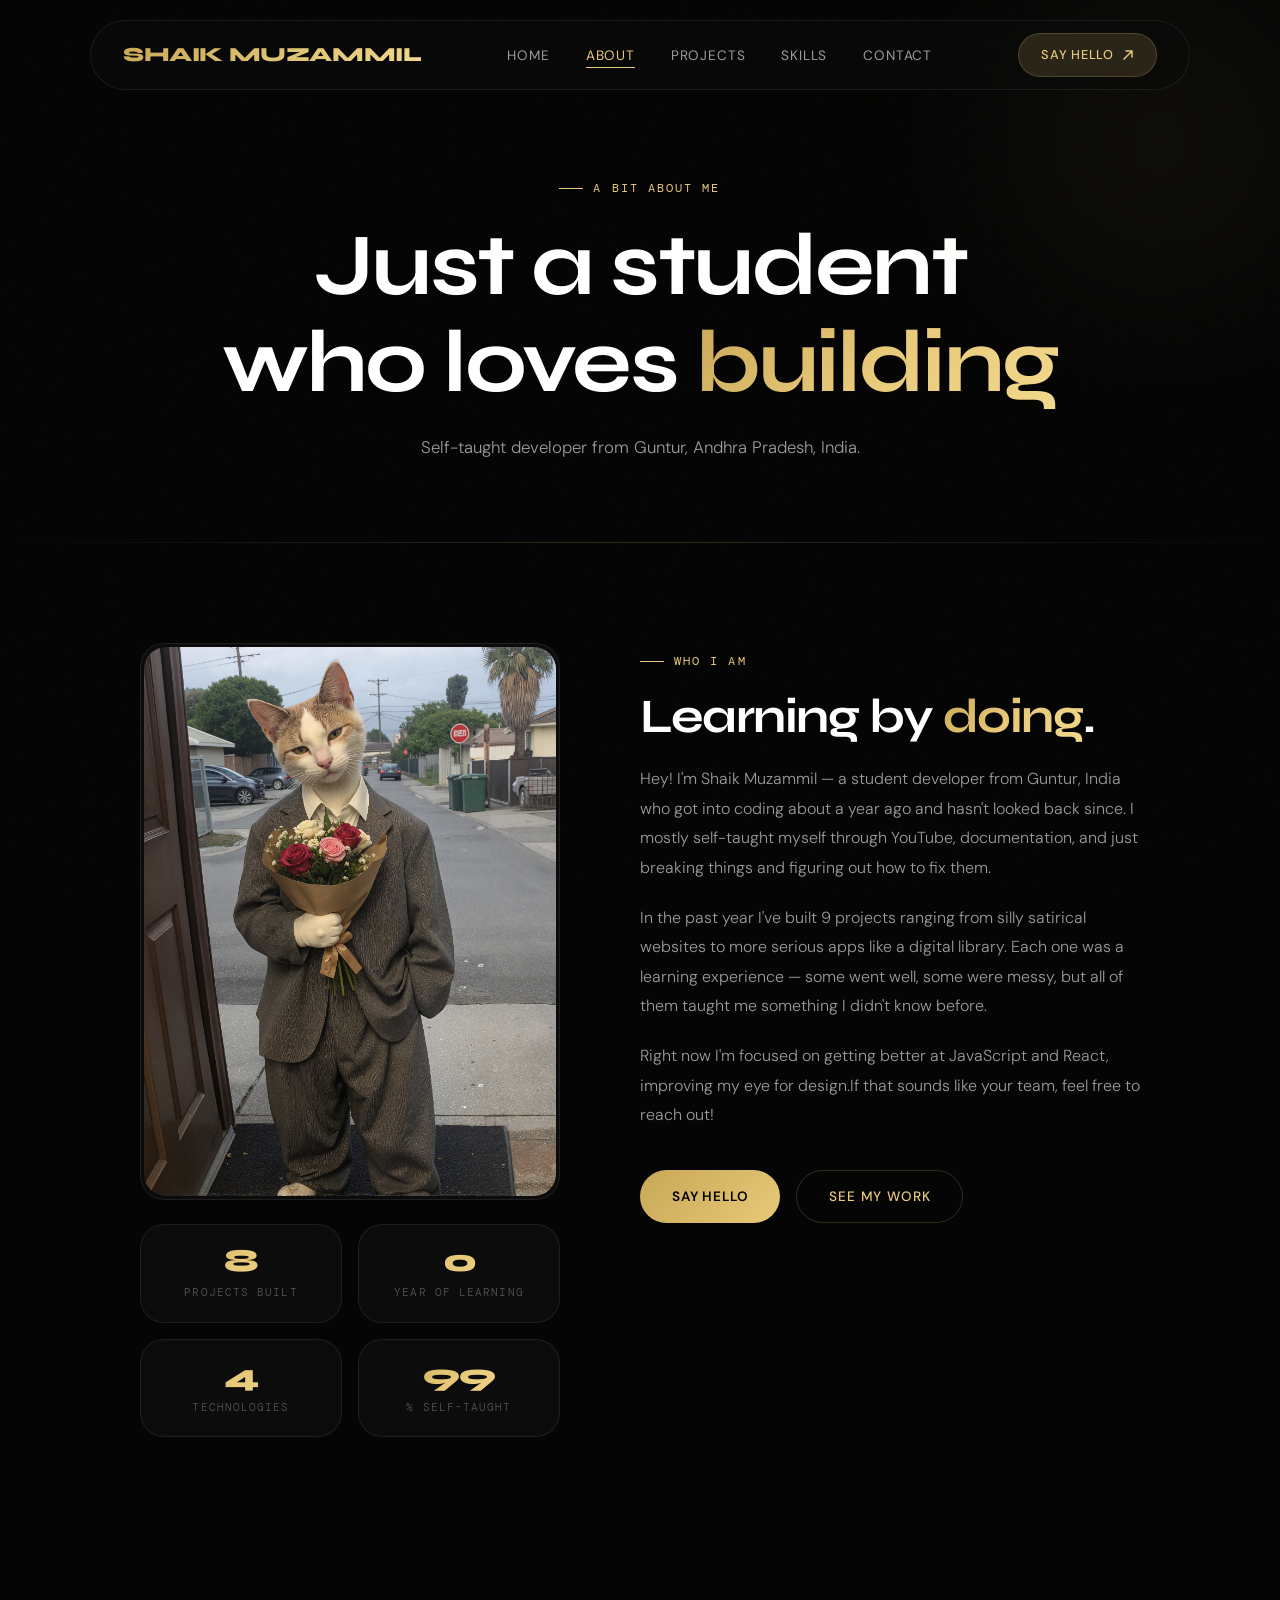
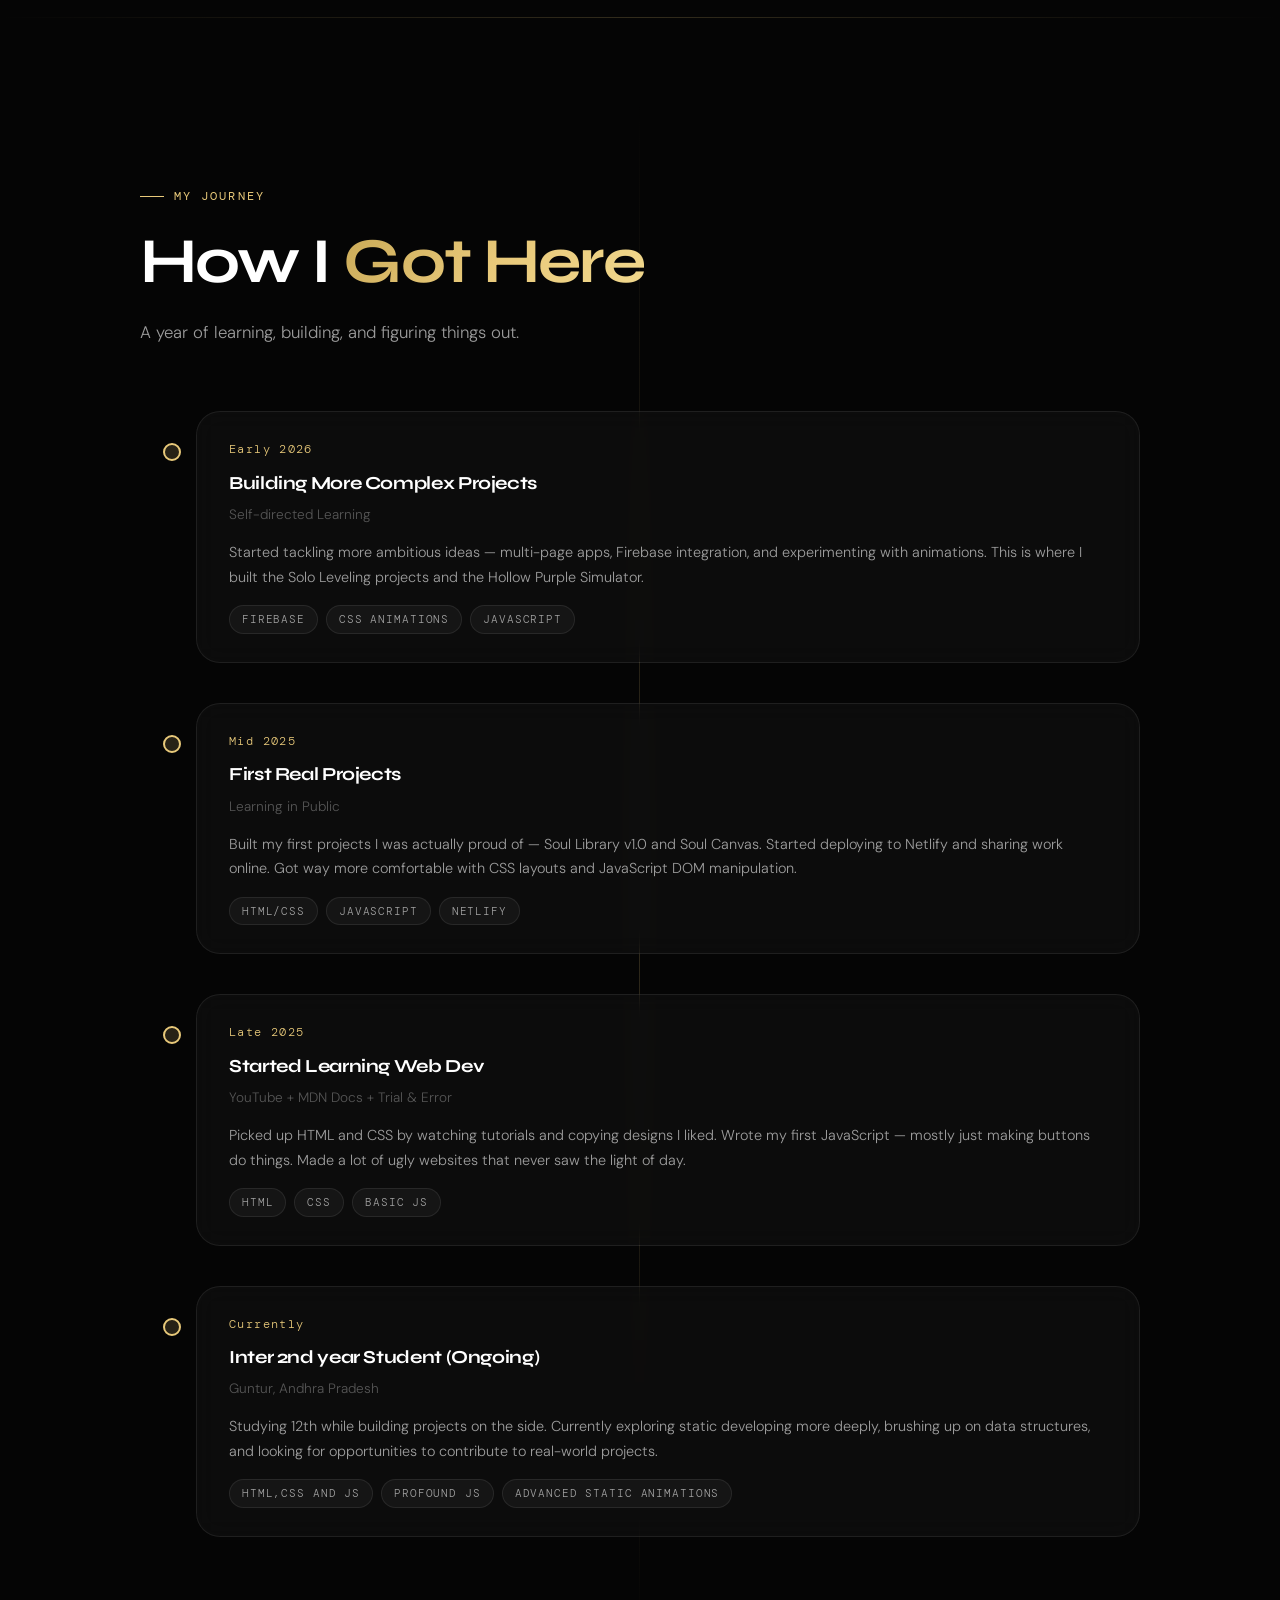
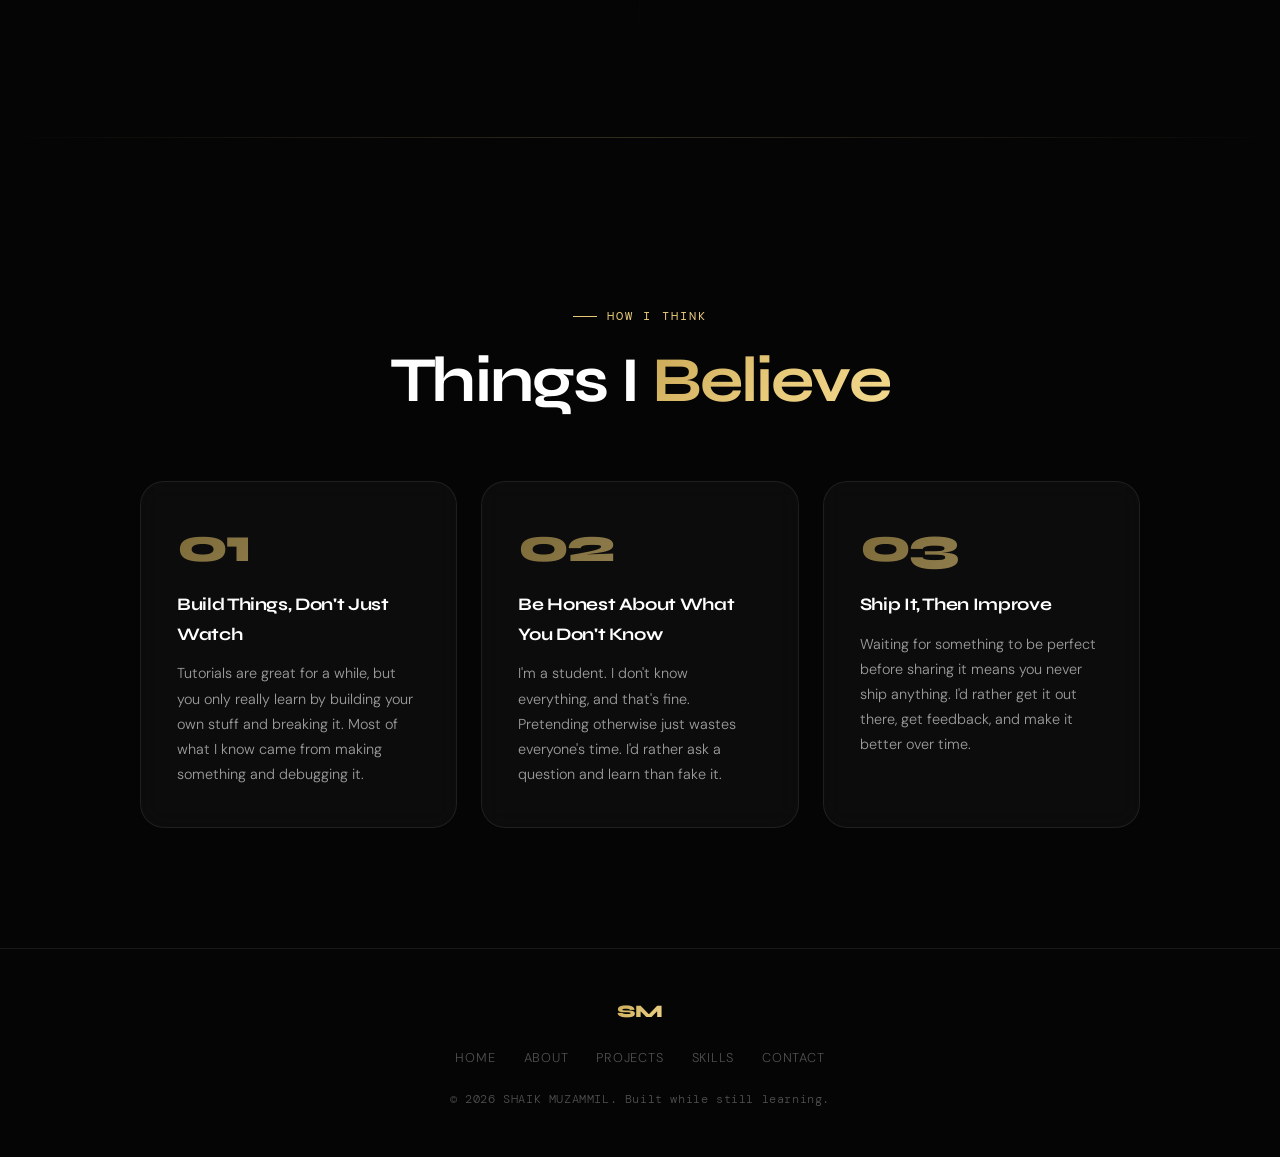
==== about.html @ 3ac833e7 "added all files" ====
<!DOCTYPE html>
<html lang="en">
<head>
  <link rel="icon" type="image/x-icon" href="favicon.png">
  <meta charset="UTF-8" />
  <meta name="viewport" content="width=device-width, initial-scale=1.0" />
  <title>About — SHAIK MUZAMMIL</title>
  <meta name="description" content="A bit about me — SHAIK MUZAMMIL, CS student and frontend developer from Guntur, India." />
  <link rel="stylesheet" href="css/style.css" />
  <link rel="stylesheet" href="css/animations.css" />
  <link rel="stylesheet" href="css/responsive.css" />
</head>
<body>

  <!-- LOADER -->
  <div id="loader">
    <div class="loader-logo">SM</div>
    <div class="loader-bar"></div>
  </div>

  <!-- CUSTOM CURSOR -->
  <div class="cursor"></div>
  <div class="cursor-follower"></div>

  <!-- NAVIGATION -->
  <nav class="nav">
    <a href="index.html" class="nav-logo">SHAIK MUZAMMIL</a>
    <ul class="nav-links">
      <li><a href="index.html">Home</a></li>
      <li><a href="about.html" class="active">About</a></li>
      <li><a href="projects.html">Projects</a></li>
      <li><a href="skills.html">Skills</a></li>
      <li><a href="contact.html">Contact</a></li>
    </ul>
    <a href="contact.html" class="nav-cta">
      <span>Say Hello</span>
      <svg width="12" height="12" viewBox="0 0 12 12" fill="none"><path d="M2 10L10 2M10 2H4M10 2V8" stroke="currentColor" stroke-width="1.5" stroke-linecap="round"/></svg>
    </a>
    <button class="hamburger" aria-label="Menu">
      <span></span><span></span><span></span>
    </button>
  </nav>

  <!-- MOBILE MENU -->
  <div class="mobile-menu">
    <a href="index.html">Home</a>
    <a href="about.html">About</a>
    <a href="projects.html">Projects</a>
    <a href="skills.html">Skills</a>
    <a href="contact.html">Contact</a>
  </div>

  <!-- PAGE HERO -->
  <section class="page-hero" style="position:relative;overflow:hidden;">
    <div class="ambient-orb" style="width:500px;height:500px;background:radial-gradient(circle,rgba(232,201,122,0.07),transparent 70%);top:-20%;right:-10%;"></div>
    <div class="container">
      <div class="section-label" style="justify-content:center;">A bit about me</div>
      <h1 class="section-title" style="font-size:clamp(3rem,7vw,5.5rem);text-align:center;">Just a student<br/>who loves <span class="text-gold">building</span></h1>
      <p class="section-subtitle" style="margin:0 auto;text-align:center;">Self-taught developer from Guntur, Andhra Pradesh, India.</p>
    </div>
  </section>

  <div class="divider" style="margin:0;"></div>

  <!-- ABOUT GRID -->
  <section class="about-section" style="padding:100px 0;">
    <div class="container">
      <div class="about-grid">
        <!-- Visual / Avatar -->
        <div class="about-visual reveal">
          <div class="avatar-frame glass-card shimmer-card" style="padding:3px;border-radius:24px;max-width:420px;">
            <div style="border-radius:22px;aspect-ratio:3/4;overflow:hidden;">
              <img src="images/me.jpg" alt="Shaik Muzammil" style="width:100%;height:100%;object-fit:cover;display:block;" />
            </div>
          </div>
          <!-- About stats -->
          <div class="about-stats">
            <div class="about-stat-card glass-card">
              <div class="about-stat-num text-gold" data-count="9">0</div>
              <div class="about-stat-label">Projects Built</div>
            </div>
            <div class="about-stat-card glass-card">
              <div class="about-stat-num text-gold" data-count="1">0</div>
              <div class="about-stat-label">Year of Learning</div>
            </div>
            <div class="about-stat-card glass-card">
              <div class="about-stat-num text-gold" data-count="5">0</div>
              <div class="about-stat-label">Technologies</div>
            </div>
            <div class="about-stat-card glass-card">
              <div class="about-stat-num text-gold" data-count="100">0</div>
              <div class="about-stat-label">% Self-Taught</div>
            </div>
          </div>
        </div>

        <!-- Bio Text -->
        <div class="about-text reveal reveal-delay-2">
          <div class="section-label">Who I am</div>
          <h2 class="section-title" style="font-size:clamp(2rem,4vw,3rem);">Learning by <span class="text-gold">doing</span>.</h2>
          <div class="bio-paragraphs">
            <p>Hey! I'm Shaik Muzammil — a student developer from Guntur, India who got into coding about a year ago and hasn't looked back since. I mostly self-taught myself through YouTube, documentation, and just breaking things and figuring out how to fix them.</p>
            <p>In the past year I've built 9 projects ranging from silly satirical websites to more serious apps like a digital library. Each one was a learning experience — some went well, some were messy, but all of them taught me something I didn't know before.</p>
            <p>Right now I'm focused on getting better at JavaScript and React, improving my eye for design.If that sounds like your team, feel free to reach out!</p>
          </div>
          <div style="display:flex;gap:16px;margin-top:40px;flex-wrap:wrap;">
            <a href="contact.html" class="btn-primary magnetic">
              <span>Say Hello</span>
            </a>
            <a href="projects.html" class="btn-outline magnetic">
              <span>See My Work</span>
            </a>
          </div>
        </div>
      </div>
    </div>
  </section>

  <div class="divider"></div>

  <!-- JOURNEY SECTION -->
  <section class="timeline-section" style="padding:80px 0 120px;">
    <div class="container">
      <div class="section-header reveal" style="margin-bottom:64px;">
        <div class="section-label">My Journey</div>
        <h2 class="section-title">How I <span class="text-gold">Got Here</span></h2>
        <p class="section-subtitle">A year of learning, building, and figuring things out.</p>
      </div>

      <div class="timeline-line"></div>
      <div class="timeline-list">
        <div class="timeline-item">
          <div class="timeline-dot"></div>
          <div class="timeline-content glass-card shimmer-card">
            <div class="timeline-year">Early 2026</div>
            <h3 class="timeline-role">Building More Complex Projects</h3>
            <div class="timeline-company">Self-directed Learning</div>
            <p class="timeline-desc">Started tackling more ambitious ideas — multi-page apps, Firebase integration, and experimenting with animations. This is where I built the Solo Leveling projects and the Hollow Purple Simulator.</p>
            <div class="tech-tags">
              <span class="tech-tag">Firebase</span>
              <span class="tech-tag">CSS Animations</span>
              <span class="tech-tag">JavaScript</span>
            </div>
          </div>
        </div>

        <div class="timeline-item">
          <div class="timeline-dot"></div>
          <div class="timeline-content glass-card shimmer-card">
            <div class="timeline-year">Mid 2025</div>
            <h3 class="timeline-role">First Real Projects</h3>
            <div class="timeline-company">Learning in Public</div>
            <p class="timeline-desc">Built my first projects I was actually proud of — Soul Library v1.0 and Soul Canvas. Started deploying to Netlify and sharing work online. Got way more comfortable with CSS layouts and JavaScript DOM manipulation.</p>
            <div class="tech-tags">
              <span class="tech-tag">HTML/CSS</span>
              <span class="tech-tag">JavaScript</span>
              <span class="tech-tag">Netlify</span>
            </div>
          </div>
        </div>

        <div class="timeline-item">
          <div class="timeline-dot"></div>
          <div class="timeline-content glass-card shimmer-card">
            <div class="timeline-year">Late 2025</div>
            <h3 class="timeline-role">Started Learning Web Dev</h3>
            <div class="timeline-company">YouTube + MDN Docs + Trial &amp; Error</div>
            <p class="timeline-desc">Picked up HTML and CSS by watching tutorials and copying designs I liked. Wrote my first JavaScript — mostly just making buttons do things. Made a lot of ugly websites that never saw the light of day.</p>
            <div class="tech-tags">
              <span class="tech-tag">HTML</span>
              <span class="tech-tag">CSS</span>
              <span class="tech-tag">Basic JS</span>
            </div>
          </div>
        </div>

        <div class="timeline-item">
          <div class="timeline-dot"></div>
          <div class="timeline-content glass-card shimmer-card">
            <div class="timeline-year">Currently</div>
            <h3 class="timeline-role">Inter 2nd year Student (Ongoing)</h3>
            <div class="timeline-company">Guntur, Andhra Pradesh</div>
            <p class="timeline-desc">Studying 12th while building projects on the side. Currently exploring static developing more deeply, brushing up on data structures, and looking for opportunities to contribute to real-world projects.</p>
            <div class="tech-tags">
              <span class="tech-tag">HTML,CSS and JS</span>
              <span class="tech-tag">Profound JS</span>
              <span class="tech-tag">Advanced Static animations</span>
            </div>
          </div>
        </div>
      </div>
    </div>
  </section>

  <div class="divider"></div>

  <!-- VALUES SECTION -->
  <section class="about-philosophy" style="padding:80px 0 120px;">
    <div class="container">
      <div class="section-header reveal" style="text-align:center;margin-bottom:64px;">
        <div class="section-label" style="justify-content:center;">How I Think</div>
        <h2 class="section-title">Things I <span class="text-gold">Believe</span></h2>
      </div>
      <div class="values-grid">
        <div class="value-card glass-card shimmer-card reveal reveal-delay-1">
          <div class="value-number text-gold">01</div>
          <h3 class="value-title">Build Things, Don't Just Watch</h3>
          <p class="value-desc">Tutorials are great for a while, but you only really learn by building your own stuff and breaking it. Most of what I know came from making something and debugging it.</p>
        </div>
        <div class="value-card glass-card shimmer-card reveal reveal-delay-2">
          <div class="value-number text-gold">02</div>
          <h3 class="value-title">Be Honest About What You Don't Know</h3>
          <p class="value-desc">I'm a student. I don't know everything, and that's fine. Pretending otherwise just wastes everyone's time. I'd rather ask a question and learn than fake it.</p>
        </div>
        <div class="value-card glass-card shimmer-card reveal reveal-delay-3">
          <div class="value-number text-gold">03</div>
          <h3 class="value-title">Ship It, Then Improve</h3>
          <p class="value-desc">Waiting for something to be perfect before sharing it means you never ship anything. I'd rather get it out there, get feedback, and make it better over time.</p>
        </div>
      </div>
    </div>
  </section>

  <!-- FOOTER -->
  <footer>
    <div class="container">
      <div class="footer-inner">
        <div class="footer-logo">SM</div>
        <nav class="footer-links">
          <a href="index.html">Home</a>
          <a href="about.html">About</a>
          <a href="projects.html">Projects</a>
          <a href="skills.html">Skills</a>
          <a href="contact.html">Contact</a>
        </nav>
        <p class="footer-copy">© 2026 SHAIK MUZAMMIL. Built while still learning.</p>
      </div>
    </div>
  </footer>

  <!-- BACK TO TOP -->
  <button class="back-to-top" aria-label="Back to top">↑</button>
  <div class="page-transition-overlay"></div>

  <script src="js/main.js"></script>
  <script src="js/navigation.js"></script>
  <script src="js/animations.js"></script>
</body>
</html>
---- css/style.css ----
/* ===== IMPORTS ===== */
@import url('https://fonts.googleapis.com/css2?family=Syne:wght@400;500;600;700;800&family=DM+Sans:ital,opsz,wght@0,9..40,300;0,9..40,400;0,9..40,500;1,9..40,300&family=DM+Mono:wght@300;400;500&display=swap');

/* ===== CSS VARIABLES ===== */
:root {
  --bg-primary: #050505;
  --bg-secondary: #0a0a0a;
  --bg-tertiary: #0f0f0f;
  --gold: #E8C97A;
  --gold-light: #F2D98E;
  --gold-dark: #C8A855;
  --gold-dim: rgba(232, 201, 122, 0.15);
  --gold-glow: rgba(232, 201, 122, 0.4);
  --white: #FFFFFF;
  --white-90: rgba(255,255,255,0.9);
  --white-60: rgba(255,255,255,0.6);
  --white-30: rgba(255,255,255,0.3);
  --white-10: rgba(255,255,255,0.08);
  --white-5: rgba(255,255,255,0.04);
  --glass-bg: rgba(255,255,255,0.03);
  --glass-border: rgba(255,255,255,0.08);
  --glass-border-gold: rgba(232,201,122,0.2);
  --font-display: 'Syne', sans-serif;
  --font-body: 'DM Sans', sans-serif;
  --font-mono: 'DM Mono', monospace;
  --nav-height: 70px;
  --max-width: 1280px;
  --radius-sm: 8px;
  --radius-md: 16px;
  --radius-lg: 24px;
  --radius-xl: 32px;
  --transition: 0.3s cubic-bezier(0.4, 0, 0.2, 1);
  --transition-slow: 0.6s cubic-bezier(0.4, 0, 0.2, 1);
}

/* ===== RESET & BASE ===== */
*, *::before, *::after { margin: 0; padding: 0; box-sizing: border-box; }

html {
  scroll-behavior: smooth;
  font-size: 16px;
  -webkit-font-smoothing: antialiased;
}

body {
  background-color: var(--bg-primary);
  color: var(--white);
  font-family: var(--font-body);
  font-weight: 300;
  line-height: 1.7;
  overflow-x: hidden;
  cursor: none;
}

a { text-decoration: none; color: inherit; }
img { display: block; max-width: 100%; }
button { cursor: none; border: none; background: none; font-family: var(--font-body); }
ul { list-style: none; }

/* ===== CUSTOM CURSOR ===== */
.cursor {
  position: fixed;
  width: 10px;
  height: 10px;
  background: var(--gold);
  border-radius: 50%;
  pointer-events: none;
  z-index: 9999;
  transition: transform 0.1s ease;
  transform: translate(-50%, -50%);
}

.cursor-follower {
  position: fixed;
  width: 36px;
  height: 36px;
  border: 1px solid rgba(232,201,122,0.5);
  border-radius: 50%;
  pointer-events: none;
  z-index: 9998;
  transition: transform 0.15s ease, width 0.3s ease, height 0.3s ease, opacity 0.3s ease;
  transform: translate(-50%, -50%);
}

.cursor-follower.hovering {
  width: 56px;
  height: 56px;
  border-color: var(--gold);
  background: var(--gold-dim);
}

/* ===== NOISE TEXTURE OVERLAY ===== */
body::before {
  content: '';
  position: fixed;
  inset: 0;
  background-image: url("data:image/svg+xml,%3Csvg viewBox='0 0 256 256' xmlns='http://www.w3.org/2000/svg'%3E%3Cfilter id='noise'%3E%3CfeTurbulence type='fractalNoise' baseFrequency='0.9' numOctaves='4' stitchTiles='stitch'/%3E%3C/filter%3E%3Crect width='100%25' height='100%25' filter='url(%23noise)' opacity='0.025'/%3E%3C/svg%3E");
  opacity: 0.4;
  pointer-events: none;
  z-index: 1;
}

/* ===== LOADING SCREEN ===== */
#loader {
  position: fixed;
  inset: 0;
  background: var(--bg-primary);
  z-index: 10000;
  display: flex;
  align-items: center;
  justify-content: center;
  flex-direction: column;
  gap: 32px;
  transition: opacity 0.8s ease, visibility 0.8s ease;
}

#loader.hidden { opacity: 0; visibility: hidden; pointer-events: none; }

.loader-logo {
  font-family: var(--font-display);
  font-size: clamp(2rem, 5vw, 3.5rem);
  font-weight: 800;
  letter-spacing: -0.02em;
  background: linear-gradient(135deg, var(--gold-dark), var(--gold), var(--gold-light));
  -webkit-background-clip: text;
  -webkit-text-fill-color: transparent;
  background-clip: text;
}

.loader-bar {
  width: 200px;
  height: 1px;
  background: var(--white-10);
  position: relative;
  overflow: hidden;
}

.loader-bar::after {
  content: '';
  position: absolute;
  left: -100%;
  top: 0;
  width: 100%;
  height: 100%;
  background: linear-gradient(90deg, transparent, var(--gold), transparent);
  animation: loaderSweep 1.4s ease forwards;
}

@keyframes loaderSweep {
  to { left: 100%; }
}

/* ===== NAVIGATION ===== */
.nav {
  position: fixed;
  top: 20px;
  left: 50%;
  transform: translateX(-50%);
  width: calc(100% - 48px);
  max-width: 1100px;
  height: var(--nav-height);
  display: flex;
  align-items: center;
  justify-content: space-between;
  padding: 0 32px;
  background: rgba(10, 10, 10, 0.7);
  backdrop-filter: blur(24px);
  -webkit-backdrop-filter: blur(24px);
  border: 1px solid var(--glass-border);
  border-radius: 100px;
  z-index: 1000;
  transition: var(--transition);
}

.nav.scrolled {
  background: rgba(5,5,5,0.9);
  border-color: var(--glass-border-gold);
  box-shadow: 0 8px 40px rgba(0,0,0,0.5), 0 0 0 1px rgba(232,201,122,0.05);
}

.nav-logo {
  font-family: var(--font-display);
  font-size: 1.25rem;
  font-weight: 800;
  letter-spacing: -0.02em;
  background: linear-gradient(135deg, var(--gold-dark), var(--gold-light));
  -webkit-background-clip: text;
  -webkit-text-fill-color: transparent;
  background-clip: text;
}

.nav-links {
  display: flex;
  align-items: center;
  gap: 36px;
}

.nav-links a {
  font-size: 0.85rem;
  font-weight: 400;
  color: var(--white-60);
  letter-spacing: 0.06em;
  text-transform: uppercase;
  transition: var(--transition);
  position: relative;
}

.nav-links a::after {
  content: '';
  position: absolute;
  bottom: -4px;
  left: 0;
  width: 0;
  height: 1px;
  background: var(--gold);
  transition: var(--transition);
}

.nav-links a:hover, .nav-links a.active {
  color: var(--gold);
}

.nav-links a:hover::after, .nav-links a.active::after { width: 100%; }

.nav-cta {
  display: flex;
  align-items: center;
  gap: 8px;
  padding: 10px 22px;
  background: var(--gold-dim);
  border: 1px solid var(--glass-border-gold);
  border-radius: 100px;
  font-size: 0.8rem;
  font-weight: 500;
  color: var(--gold) !important;
  letter-spacing: 0.06em;
  text-transform: uppercase;
  transition: var(--transition);
}

.nav-cta:hover {
  background: rgba(232,201,122,0.25) !important;
  box-shadow: 0 0 20px rgba(232,201,122,0.2);
  color: var(--gold) !important;
}

.nav-cta::after { display: none !important; }

.hamburger {
  display: none;
  flex-direction: column;
  gap: 5px;
  cursor: none;
  padding: 4px;
}

.hamburger span {
  display: block;
  width: 22px;
  height: 1.5px;
  background: var(--white-60);
  transition: var(--transition);
}

.hamburger.open span:nth-child(1) { transform: translateY(6.5px) rotate(45deg); }
.hamburger.open span:nth-child(2) { opacity: 0; transform: scaleX(0); }
.hamburger.open span:nth-child(3) { transform: translateY(-6.5px) rotate(-45deg); }

.mobile-menu {
  display: none;
  position: fixed;
  inset: 0;
  background: rgba(5,5,5,0.97);
  backdrop-filter: blur(32px);
  z-index: 999;
  align-items: center;
  justify-content: center;
  flex-direction: column;
  gap: 36px;
}

.mobile-menu.open { display: flex; }

.mobile-menu a {
  font-family: var(--font-display);
  font-size: clamp(2rem, 6vw, 3.5rem);
  font-weight: 700;
  color: var(--white-60);
  letter-spacing: -0.02em;
  transition: var(--transition);
}

.mobile-menu a:hover { color: var(--gold); }

/* ===== SECTION BASE ===== */
section, .page-section { position: relative; z-index: 2; }

.container {
  max-width: var(--max-width);
  margin: 0 auto;
  padding: 0 50px;
}

.section-label {
  display: inline-flex;
  align-items: center;
  gap: 10px;
  font-family: var(--font-mono);
  font-size: 0.72rem;
  font-weight: 400;
  color: var(--gold);
  letter-spacing: 0.18em;
  text-transform: uppercase;
  margin-bottom: 20px;
}

.section-label::before {
  content: '';
  display: block;
  width: 24px;
  height: 1px;
  background: var(--gold);
}

.section-title {
  font-family: var(--font-display);
  font-size: clamp(2.4rem, 5vw, 4rem);
  font-weight: 700;
  line-height: 1.1;
  letter-spacing: -0.03em;
  color: var(--white);
  margin-bottom: 20px;
}

.section-subtitle {
  font-size: 1.05rem;
  color: var(--white-60);
  font-weight: 300;
  max-width: 520px;
  line-height: 1.8;
}

/* ===== GLASS CARD ===== */
.glass-card {
  background: var(--glass-bg);
  border: 1px solid var(--glass-border);
  border-radius: var(--radius-lg);
  backdrop-filter: blur(12px);
  -webkit-backdrop-filter: blur(12px);
  transition: var(--transition);
}

.glass-card:hover {
  border-color: var(--glass-border-gold);
  box-shadow: 0 8px 40px rgba(0,0,0,0.4), 0 0 0 1px rgba(232,201,122,0.05), inset 0 1px 0 rgba(255,255,255,0.05);
}

/* ===== BUTTONS ===== */
.btn-primary {
  display: inline-flex;
  align-items: center;
  gap: 10px;
  padding: 14px 32px;
  background: linear-gradient(135deg, var(--gold-dark), var(--gold));
  border-radius: 100px;
  font-size: 0.85rem;
  font-weight: 600;
  color: #000;
  letter-spacing: 0.06em;
  text-transform: uppercase;
  transition: var(--transition);
  position: relative;
  overflow: hidden;
}

.btn-primary::before {
  content: '';
  position: absolute;
  inset: 0;
  background: linear-gradient(135deg, var(--gold), var(--gold-light));
  opacity: 0;
  transition: var(--transition);
}

.btn-primary:hover { transform: translateY(-2px); box-shadow: 0 12px 32px rgba(232,201,122,0.35); }
.btn-primary:hover::before { opacity: 1; }
.btn-primary span { position: relative; z-index: 1; }

.btn-outline {
  display: inline-flex;
  align-items: center;
  gap: 10px;
  padding: 14px 32px;
  border: 1px solid var(--glass-border-gold);
  border-radius: 100px;
  font-size: 0.85rem;
  font-weight: 500;
  color: var(--gold);
  letter-spacing: 0.06em;
  text-transform: uppercase;
  transition: var(--transition);
  background: transparent;
}

.btn-outline:hover {
  background: var(--gold-dim);
  box-shadow: 0 0 24px rgba(232,201,122,0.15);
  transform: translateY(-2px);
}

/* ===== GOLD TEXT ===== */
.text-gold {
  background: linear-gradient(135deg, var(--gold-dark), var(--gold), var(--gold-light));
  -webkit-background-clip: text;
  -webkit-text-fill-color: transparent;
  background-clip: text;
}

/* ===== DIVIDER ===== */
.divider {
  width: 100%;
  height: 1px;
  background: linear-gradient(90deg, transparent, var(--glass-border-gold), transparent);
  margin: 80px 0;
}

/* ===== PAGE HERO ===== */
.page-hero {
  padding-top: calc(var(--nav-height) + 100px);
  padding-bottom: 80px;
  text-align: center;
}

/* ===== BACK TO TOP ===== */
.back-to-top {
  position: fixed;
  bottom: 36px;
  right: 36px;
  width: 44px;
  height: 44px;
  display: flex;
  align-items: center;
  justify-content: center;
  background: var(--gold-dim);
  border: 1px solid var(--glass-border-gold);
  border-radius: 50%;
  color: var(--gold);
  font-size: 1.2rem;
  z-index: 100;
  opacity: 0;
  visibility: hidden;
  transform: translateY(12px);
  transition: var(--transition);
}

.back-to-top.visible {
  opacity: 1;
  visibility: visible;
  transform: translateY(0);
}

.back-to-top:hover {
  background: rgba(232,201,122,0.2);
  box-shadow: 0 0 24px rgba(232,201,122,0.25);
}

/* ===== FOOTER ===== */
footer {
  position: relative;
  z-index: 2;
  padding: 48px 0;
  border-top: 1px solid var(--glass-border);
  text-align: center;
}

.footer-inner {
  display: flex;
  flex-direction: column;
  align-items: center;
  gap: 20px;
}

.footer-logo {
  font-family: var(--font-display);
  font-size: 1.1rem;
  font-weight: 800;
  letter-spacing: -0.02em;
  background: linear-gradient(135deg, var(--gold-dark), var(--gold-light));
  -webkit-background-clip: text;
  -webkit-text-fill-color: transparent;
  background-clip: text;
}

.footer-links {
  display: flex;
  gap: 28px;
}

.footer-links a {
  font-size: 0.8rem;
  color: var(--white-30);
  letter-spacing: 0.06em;
  text-transform: uppercase;
  transition: var(--transition);
}

.footer-links a:hover { color: var(--gold); }

.footer-copy {
  font-family: var(--font-mono);
  font-size: 0.75rem;
  color: var(--white-30);
  letter-spacing: 0.05em;
}

/* ===== SCROLL REVEAL ===== */
.reveal {
  opacity: 0;
  transform: translateY(32px);
  transition: opacity 0.7s ease, transform 0.7s ease;
}

.reveal.visible {
  opacity: 1;
  transform: translateY(0);
}

.reveal-delay-1 { transition-delay: 0.1s; }
.reveal-delay-2 { transition-delay: 0.2s; }
.reveal-delay-3 { transition-delay: 0.3s; }
.reveal-delay-4 { transition-delay: 0.4s; }
.reveal-delay-5 { transition-delay: 0.5s; }

/* ===== AMBIENT GLOW BG ===== */
.ambient-orb {
  position: absolute;
  border-radius: 50%;
  filter: blur(80px);
  pointer-events: none;
  z-index: 0;
}

.stat-number {
  display: flex;
  justify-content: center;
  align-items: baseline;
  gap: 4px;
}

.stat-value {
  font-size: 2.6rem;
  font-weight: 700;
}

.stat-suffix {
  font-size: 1.2rem;
  color: var(--gold);
}

.hero-stats {
  display: grid;
  grid-template-columns: repeat(4, 1fr);
  gap: 24px;
  margin-top: 40px;
}

.stat-item {
  padding: 28px 32px;   /* bigger breathing room */
  border-radius: var(--radius-lg);

  display: flex;
  flex-direction: column;
  justify-content: center;
  align-items: flex-start; /* left-align text */

  min-height: 110px; /* prevents cramped height */
}

.stat-label {
  margin-top: 6px;
  font-size: 0.9rem;
  color: var(--white-60);

  line-height: 1.4;
  text-align: left;

  padding-left: 3px; /* keeps text away from curve */
}

.stat-number {
  display: flex;
  align-items: baseline;
  justify-content: flex-start; /* align with label */

  gap: 6px;

  font-size: 2.6rem;
  font-weight: 700;
}

.hero-stats {
  display: grid;
  grid-template-columns: repeat(4, 1fr);

  gap: 28px;
  margin-top: 48px;
}

.stat-item:hover {
  border-color: var(--glass-border-gold);

  transform: translateY(-3px);

  box-shadow:
    0 12px 32px rgba(0,0,0,0.4),
    0 0 0 1px rgba(232,201,122,0.08);
}

/* ===== SERVICES GRID ===== */
.services-grid {
  display: grid;
  grid-template-columns: repeat(4, 1fr);
  gap: 24px;
}

.service-card {
  padding: 32px 28px;
  border-radius: var(--radius-lg);
  transition: var(--transition);
}

.service-card:hover {
  transform: translateY(-4px);
  border-color: var(--glass-border-gold);
  box-shadow: 0 16px 40px rgba(0,0,0,0.3), 0 0 0 1px rgba(232,201,122,0.06);
}

.service-icon {
  width: 48px;
  height: 48px;
  display: flex;
  align-items: center;
  justify-content: center;
  background: var(--gold-dim);
  border: 1px solid var(--glass-border-gold);
  border-radius: var(--radius-sm);
  color: var(--gold);
  margin-bottom: 20px;
}

.service-title {
  font-family: var(--font-display);
  font-size: 1rem;
  font-weight: 700;
  letter-spacing: -0.01em;
  color: var(--white);
  margin-bottom: 10px;
}

.service-desc {
  font-size: 0.875rem;
  color: var(--white-60);
  line-height: 1.7;
}

/* ===== ABOUT GRID ===== */
.about-grid {
  display: grid;
  grid-template-columns: 420px 1fr;
  gap: 80px;
  align-items: start;
}

.about-stats {
  display: grid;
  grid-template-columns: repeat(2, 1fr);
  gap: 16px;
  margin-top: 24px;
}

.about-stat-card {
  padding: 20px 24px;
  border-radius: var(--radius-md);
  text-align: center;
}

.about-stat-num {
  font-family: var(--font-display);
  font-size: 2rem;
  font-weight: 800;
  letter-spacing: -0.04em;
  line-height: 1;
  margin-bottom: 6px;
}

.about-stat-label {
  font-family: var(--font-mono);
  font-size: 0.68rem;
  color: var(--white-30);
  letter-spacing: 0.1em;
  text-transform: uppercase;
}

.bio-paragraphs p {
  color: var(--white-60);
  font-size: 1rem;
  line-height: 1.85;
  margin-bottom: 20px;
}

.bio-paragraphs p:last-child { margin-bottom: 0; }

/* ===== VALUES GRID ===== */
.values-grid {
  display: grid;
  grid-template-columns: repeat(3, 1fr);
  gap: 24px;
}

.value-card {
  padding: 40px 36px;
  border-radius: var(--radius-lg);
}

.value-number {
  font-family: var(--font-display);
  font-size: 3rem;
  font-weight: 800;
  letter-spacing: -0.04em;
  line-height: 1;
  margin-bottom: 20px;
  opacity: 0.6;
}

.value-title {
  font-family: var(--font-display);
  font-size: 1.1rem;
  font-weight: 700;
  letter-spacing: -0.02em;
  color: var(--white);
  margin-bottom: 12px;
}

.value-desc {
  font-size: 0.9rem;
  color: var(--white-60);
  line-height: 1.75;
}

/* ===== FEATURED GRID ===== */
.featured-grid {
  display: grid;
  grid-template-columns: repeat(3, 1fr);
  gap: 28px;
}

.featured-card {
  border-radius: var(--radius-lg);
  overflow: hidden;
  transition: var(--transition);
}

.featured-card:hover {
  transform: translateY(-6px);
  box-shadow: 0 24px 60px rgba(0,0,0,0.5), 0 0 0 1px rgba(232,201,122,0.1);
}

.featured-card-overlay {
  position: absolute;
  inset: 0;
  background: linear-gradient(to bottom, transparent 40%, rgba(5,5,5,0.9));
  opacity: 0;
  transition: opacity 0.4s ease;
  display: flex;
  align-items: flex-end;
  padding: 24px 28px;
}

.featured-card:hover .featured-card-overlay { opacity: 1; }

.overlay-link {
  color: var(--gold);
  font-size: 0.9rem;
  font-weight: 500;
  letter-spacing: 0.04em;
  transition: var(--transition);
}

.overlay-link:hover { opacity: 0.8; }

/* ===== PROJECT CARDS ===== */
.projects-grid {
  display: grid;
  grid-template-columns: repeat(3, 1fr);
  gap: 28px;
}

.project-card {
  border-radius: var(--radius-lg);
  overflow: hidden;
}

.project-card-img {
  position: relative;
}

/* ===== FILTER BAR ===== */
.filter-btn {
  padding: 10px 22px;
  border-radius: 100px;
  border: 1px solid var(--glass-border);
  background: transparent;
  color: var(--white-60);
  font-family: var(--font-mono);
  font-size: 0.75rem;
  letter-spacing: 0.1em;
  text-transform: uppercase;
  cursor: none;
}

.filter-btn:hover,
.filter-btn.active {
  background: var(--gold-dim);
  border-color: var(--glass-border-gold);
  color: var(--gold);
}

/* ===== TECH TAGS ===== */
.tech-tags {
  display: flex;
  flex-wrap: wrap;
  gap: 8px;
  margin-top: 14px;
}

.tech-tag {
  padding: 4px 12px;
  background: var(--white-5);
  border: 1px solid var(--glass-border);
  border-radius: 100px;
  font-family: var(--font-mono);
  font-size: 0.68rem;
  color: var(--white-60);
  letter-spacing: 0.08em;
  text-transform: uppercase;
}

/* ===== PROJECT META ===== */
.project-category {
  font-family: var(--font-mono);
  font-size: 0.68rem;
  color: var(--gold);
  letter-spacing: 0.1em;
  text-transform: uppercase;
}

.project-year {
  font-family: var(--font-mono);
  font-size: 0.68rem;
  color: var(--white-30);
  letter-spacing: 0.06em;
}

/* ===== TIMELINE ===== */
.timeline-list {
  position: relative;
  display: flex;
  flex-direction: column;
  gap: 40px;
  padding-left: 32px;
}

.timeline-line {
  position: absolute;
  left: calc(50% - 1px);
  top: 0;
  bottom: 0;
  width: 1px;
  background: linear-gradient(to bottom, transparent, var(--glass-border-gold), transparent);
}

.timeline-dot {
  position: absolute;
  left: -9px;
  top: 32px;
  width: 18px;
  height: 18px;
  border-radius: 50%;
  background: var(--gold-dim);
  border: 2px solid var(--gold);
  z-index: 1;
}

.timeline-content {
  padding: 28px 32px;
  border-radius: var(--radius-lg);
  margin-left: 24px;
}

.timeline-year {
  font-family: var(--font-mono);
  font-size: 0.72rem;
  color: var(--gold);
  letter-spacing: 0.12em;
  margin-bottom: 8px;
}

.timeline-role {
  font-family: var(--font-display);
  font-size: 1.15rem;
  font-weight: 700;
  letter-spacing: -0.02em;
  color: var(--white);
  margin-bottom: 4px;
}

.timeline-company {
  font-size: 0.85rem;
  color: var(--white-30);
  margin-bottom: 14px;
}

.timeline-desc {
  font-size: 0.9rem;
  color: var(--white-60);
  line-height: 1.7;
  margin-bottom: 16px;
}

/* ===== SECTION HEADER ===== */
.section-header { margin-bottom: 60px; }

/* ===== OVERLAY BUTTONS (projects page) ===== */
.overlay-btn {
  padding: 8px 18px;
  background: rgba(232,201,122,0.15);
  border: 1px solid rgba(232,201,122,0.3);
  border-radius: 100px;
  color: var(--gold);
  font-size: 0.78rem;
  font-weight: 500;
  letter-spacing: 0.06em;
  transition: var(--transition);
}

.overlay-btn:hover {
  background: rgba(232,201,122,0.25);
}

.overlay-btn-ghost {
  background: transparent;
  border-color: rgba(255,255,255,0.15);
  color: var(--white-60);
}

.overlay-btn-ghost:hover {
  background: rgba(255,255,255,0.08);
  color: var(--white);
}

/* ===== HERO SECTION ===== */
.hero-section {
  min-height: 100vh;
  display: flex;
  flex-direction: column;
  justify-content: center;
  padding-top: calc(var(--nav-height) + 80px);
  padding-bottom: 100px;
  position: relative;
  overflow: hidden;
}

.hero-content { position: relative; z-index: 2; }

.hero-badge {
  display: inline-flex;
  align-items: center;
  gap: 10px;
  padding: 8px 18px;
  background: var(--gold-dim);
  border: 1px solid var(--glass-border-gold);
  border-radius: 100px;
  font-family: var(--font-mono);
  font-size: 0.7rem;
  color: var(--gold);
  letter-spacing: 0.14em;
  text-transform: uppercase;
  margin-bottom: 32px;
}

.badge-dot {
  width: 6px;
  height: 6px;
  border-radius: 50%;
  background: var(--gold);
  animation: glowPulse 2s ease infinite;
}

.hero-title {
  font-family: var(--font-display);
  font-size: clamp(3.5rem, 8vw, 6.5rem);
  font-weight: 800;
  line-height: 1.05;
  letter-spacing: -0.04em;
  color: var(--white);
  margin-bottom: 28px;
}

.hero-tagline {
  font-size: 1.1rem;
  color: var(--white-60);
  font-weight: 300;
  line-height: 1.8;
  margin-bottom: 40px;
  max-width: 560px;
}

.hero-actions {
  display: flex;
  gap: 16px;
  align-items: center;
  flex-wrap: wrap;
}

.hero-scroll {
  display: flex;
  align-items: center;
  gap: 12px;
  margin-top: 64px;
  font-family: var(--font-mono);
  font-size: 0.68rem;
  color: var(--white-30);
  letter-spacing: 0.14em;
  text-transform: uppercase;
}

.scroll-line {
  width: 40px;
  height: 1px;
  background: var(--white-30);
}

.br-hide { display: inline; }

@media (max-width: 768px) {
  .br-hide { display: none; }
  .services-grid { grid-template-columns: repeat(2, 1fr); }
  .values-grid { grid-template-columns: 1fr; }
  .featured-grid { grid-template-columns: 1fr; }
  .about-grid { grid-template-columns: 1fr; }
}

@media (max-width: 480px) {
  .services-grid { grid-template-columns: 1fr; }
}

/* ===== SERVICES CARD FIX (SAFE VERSION) ===== */

.service-item {
  display: flex;
  align-items: flex-start;
  gap: 20px;

  padding: 28px 32px;

  border-radius: var(--radius-lg);

  position: relative;
}

/* ICON */
.service-item svg,
.service-icon {
  flex-shrink: 0;

  width: 28px;
  height: 28px;

  margin-top: 2px;
}

/* TEXT BLOCK */
.service-item h3 {
  margin-bottom: 6px;

  font-size: 1.05rem;
}

.service-item p {
  line-height: 1.6;

  color: var(--white-60);
}

/* ===== FEATURED PROJECT FIX ===== */

.featured-card-body {
  padding: 28px 32px;
}

.project-meta {
  margin-bottom: 10px;
}

.project-title {
  margin-bottom: 10px;

  line-height: 1.3;
}

.project-desc {
  margin-top: 6px;

  line-height: 1.6;

  color: var(--white-60);
}

/* ===== PROJECT CARD FIX ===== */

.project-card-body {
  padding: 24px 28px 28px;
}

.project-meta {
  display: flex;
  justify-content: space-between;

  margin-bottom: 10px;
}

.project-title {
  margin-bottom: 10px;
}

.project-desc {
  margin-bottom: 16px;

  line-height: 1.6;
}

/* ===== UNIVERSAL GLASS SAFETY ===== */

.glass-card {
  border-radius: var(--radius-lg);
  overflow: hidden;
}

/* ===== FEATURED PROJECT TEXT FIX ===== */

.featured-card-body {
  padding: 28px 32px 32px;
}

.project-meta {
  margin-bottom: 8px;

  display: flex;
  justify-content: space-between;
}

.project-title {
  margin-bottom: 8px;

  line-height: 1.3;
}

.project-desc {
  margin-top: 6px;

  line-height: 1.6;
}

.featured-card-overlay {
  padding: 24px 28px;
}

.overlay-link {
  font-size: 0.9rem;

  letter-spacing: 0.04em;
}
---- css/animations.css ----
/* ===== HERO ENTRANCE ===== */
@keyframes heroFadeUp {
  from { opacity: 0; transform: translateY(40px); }
  to   { opacity: 1; transform: translateY(0); }
}

@keyframes heroFadeIn {
  from { opacity: 0; }
  to   { opacity: 1; }
}

@keyframes glowPulse {
  0%, 100% { opacity: 0.5; transform: scale(1); }
  50%       { opacity: 0.8; transform: scale(1.08); }
}

@keyframes scrollBounce {
  0%, 100% { transform: translateY(0); }
  50%       { transform: translateY(8px); }
}

@keyframes borderGlow {
  0%, 100% { box-shadow: 0 0 0 rgba(232,201,122,0); border-color: rgba(232,201,122,0.15); }
  50%       { box-shadow: 0 0 20px rgba(232,201,122,0.15); border-color: rgba(232,201,122,0.35); }
}

@keyframes shimmer {
  0%   { background-position: -200% center; }
  100% { background-position: 200% center; }
}

@keyframes float {
  0%, 100% { transform: translateY(0px); }
  50%       { transform: translateY(-12px); }
}

@keyframes rotateGlow {
  from { transform: rotate(0deg); }
  to   { transform: rotate(360deg); }
}

@keyframes typewriter {
  from { width: 0; }
  to   { width: 100%; }
}

@keyframes blink {
  0%, 100% { opacity: 1; }
  50%       { opacity: 0; }
}

@keyframes countUp {
  from { opacity: 0; transform: translateY(20px); }
  to   { opacity: 1; transform: translateY(0); }
}

/* ===== HERO CONTENT ===== */
.hero-content > * { animation: heroFadeUp 0.9s ease both; }
.hero-content .hero-badge      { animation-delay: 0.2s; }
.hero-content .hero-title      { animation-delay: 0.4s; }
.hero-content .hero-tagline    { animation-delay: 0.6s; }
.hero-content .hero-actions    { animation-delay: 0.8s; }
.hero-content .hero-stats      { animation-delay: 1.0s; }

.hero-scroll { animation: scrollBounce 2s ease infinite; }

.ambient-orb { animation: glowPulse 6s ease infinite; }
.ambient-orb:nth-child(2) { animation-delay: 3s; }

/* ===== FLOATING ELEMENTS ===== */
.float-element { animation: float 6s ease-in-out infinite; }
.float-element:nth-child(2) { animation-delay: 2s; }
.float-element:nth-child(3) { animation-delay: 4s; }

/* ===== SKILL BAR ===== */
.skill-bar-fill {
  width: 0;
  transition: width 1.2s cubic-bezier(0.4, 0, 0.2, 1);
}

.skill-bar-fill.animate { width: var(--skill-width); }

/* ===== PROJECT CARD ===== */
.project-card {
  transition: transform 0.4s cubic-bezier(0.4, 0, 0.2, 1),
              box-shadow 0.4s ease,
              border-color 0.4s ease;
}

.project-card:hover {
  transform: translateY(-8px);
  box-shadow: 0 24px 60px rgba(0,0,0,0.5), 0 0 0 1px rgba(232,201,122,0.1);
}

.project-card-img {
  overflow: hidden;
  border-radius: var(--radius-md) var(--radius-md) 0 0;
}

.project-card-img img {
  transition: transform 0.6s cubic-bezier(0.4, 0, 0.2, 1);
}

.project-card:hover .project-card-img img { transform: scale(1.06); }

.project-card-overlay {
  position: absolute;
  inset: 0;
  background: linear-gradient(to bottom, transparent 40%, rgba(5,5,5,0.95));
  opacity: 0;
  transition: opacity 0.4s ease;
  border-radius: var(--radius-md) var(--radius-md) 0 0;
  display: flex;
  align-items: flex-end;
  padding: 24px;
}

.project-card:hover .project-card-overlay { opacity: 1; }

/* ===== TIMELINE ===== */
.timeline-item {
  opacity: 0;
  transform: translateX(-20px);
  transition: opacity 0.6s ease, transform 0.6s ease;
}

.timeline-item.visible {
  opacity: 1;
  transform: translateX(0);
}

/* ===== CONTACT FORM ===== */
.form-group input,
.form-group textarea {
  transition: border-color 0.3s ease, box-shadow 0.3s ease, background 0.3s ease;
}

.form-group input:focus,
.form-group textarea:focus {
  border-color: rgba(232,201,122,0.5);
  box-shadow: 0 0 0 3px rgba(232,201,122,0.08), 0 0 20px rgba(232,201,122,0.06);
  background: rgba(232,201,122,0.03);
  outline: none;
}

/* ===== SUBMIT BUTTON PULSE ===== */
.btn-submit:not(:disabled)::after {
  content: '';
  position: absolute;
  inset: -2px;
  border-radius: inherit;
  background: linear-gradient(135deg, var(--gold-dark), var(--gold), var(--gold-light));
  z-index: -1;
  opacity: 0;
  transition: opacity 0.3s ease;
}

.btn-submit:not(:disabled):hover::after { opacity: 0.5; filter: blur(8px); }

/* ===== CARD SHIMMER EFFECT ===== */
.shimmer-card {
  position: relative;
  overflow: hidden;
}

.shimmer-card::before {
  content: '';
  position: absolute;
  top: 0;
  left: -100%;
  width: 60%;
  height: 100%;
  background: linear-gradient(90deg, transparent, rgba(232,201,122,0.05), transparent);
  transform: skewX(-15deg);
  transition: left 0.6s ease;
  pointer-events: none;
  z-index: 1;
}

.shimmer-card:hover::before { left: 160%; }

/* ===== NAV ENTRANCE ===== */
.nav { animation: heroFadeIn 0.6s ease 1.6s both; }

/* ===== TAG HOVER ===== */
.tech-tag {
  transition: background 0.2s ease, border-color 0.2s ease, color 0.2s ease;
}

.tech-tag:hover {
  background: rgba(232,201,122,0.15);
  border-color: rgba(232,201,122,0.4);
  color: var(--gold-light);
}

/* ===== STAT COUNTER ===== */
.stat-number { animation: countUp 0.6s ease both; }

/* ===== GLOW LINE ===== */
.glow-line {
  position: relative;
}

.glow-line::after {
  content: '';
  position: absolute;
  bottom: -2px;
  left: 0;
  width: 100%;
  height: 2px;
  background: linear-gradient(90deg, var(--gold-dark), var(--gold), transparent);
  filter: blur(1px);
}

/* ===== PAGE TRANSITION ===== */
.page-transition-overlay {
  position: fixed;
  inset: 0;
  background: var(--bg-primary);
  z-index: 9990;
  pointer-events: none;
  opacity: 0;
  transition: opacity 0.4s ease;
}

.page-transition-overlay.active { opacity: 1; pointer-events: all; }

/* ===== FILTER BUTTON ===== */
.filter-btn {
  transition: background 0.25s ease, border-color 0.25s ease, color 0.25s ease, transform 0.25s ease;
}

.filter-btn:hover { transform: translateY(-2px); }
.filter-btn.active { transform: translateY(-2px); }

/* ===== SOCIAL LINK ===== */
.social-link {
  transition: transform 0.3s ease, border-color 0.3s ease, color 0.3s ease, box-shadow 0.3s ease;
}

.social-link:hover {
  transform: translateY(-4px);
  border-color: rgba(232,201,122,0.4);
  color: var(--gold);
  box-shadow: 0 8px 24px rgba(232,201,122,0.1);
}

/* ===== SKILL CARD HOVER ===== */
.skill-card {
  transition: transform 0.35s ease, border-color 0.35s ease, box-shadow 0.35s ease;
}

.skill-card:hover {
  transform: translateY(-6px);
  border-color: rgba(232,201,122,0.2);
  box-shadow: 0 16px 40px rgba(0,0,0,0.3), 0 0 0 1px rgba(232,201,122,0.06);
}
---- css/responsive.css ----
/* ===== RESPONSIVE STYLES ===== */

/* Large Desktop */
@media (max-width: 1400px) {
  :root { --max-width: 1100px; }
}

/* Desktop */
@media (max-width: 1200px) {
  .container { padding: 0 32px; }
  .hero-title { font-size: clamp(3rem, 7vw, 5.5rem); }
}

/* Tablet */
@media (max-width: 1024px) {
  .nav-links { gap: 24px; }
  .nav-cta { display: none; }

  .hero-stats { gap: 32px; }

  .about-grid { grid-template-columns: 1fr; }
  .about-visual { order: -1; }

  .projects-grid { grid-template-columns: repeat(2, 1fr); }
  .skills-grid { grid-template-columns: repeat(2, 1fr); }
  .skills-categories { grid-template-columns: repeat(2, 1fr); }
}

/* Tablet Small */
@media (max-width: 768px) {
  :root { --nav-height: 64px; }

  .nav {
    top: 12px;
    width: calc(100% - 24px);
    padding: 0 20px;
  }

  .nav-links { display: none; }
  .hamburger { display: flex; }

  .hero-section { padding-top: 140px; min-height: auto; padding-bottom: 80px; }
  .hero-title { font-size: clamp(2.6rem, 10vw, 5rem); }
  .hero-actions { flex-direction: column; align-items: flex-start; }

  .hero-stats {
    grid-template-columns: repeat(2, 1fr);
    gap: 16px;
  }

  .featured-grid { grid-template-columns: 1fr; }
  .projects-grid { grid-template-columns: 1fr; }
  .skills-grid { grid-template-columns: 1fr; }
  .skills-categories { grid-template-columns: 1fr; }

  .timeline-line { display: none; }
  .timeline-list { padding-left: 0; }

  .contact-grid { grid-template-columns: 1fr; }
  .contact-info { order: -1; }

  .section-title { font-size: clamp(2rem, 8vw, 3rem); }

  .container { padding: 0 20px; }

  .divider { margin: 60px 0; }

  .page-hero { padding-top: calc(var(--nav-height) + 60px); padding-bottom: 48px; }
}

/* Mobile */
@media (max-width: 480px) {
  .hero-title { font-size: clamp(2.2rem, 11vw, 4rem); }
  .hero-stats { grid-template-columns: 1fr 1fr; }
  .stat-item { padding: 16px; }

  .filter-bar { flex-wrap: wrap; gap: 8px; }
  .filter-btn { font-size: 0.75rem; padding: 8px 16px; }

  .footer-links { flex-wrap: wrap; justify-content: center; gap: 16px; }

  .back-to-top { bottom: 20px; right: 20px; }

  .tech-tags { flex-wrap: wrap; }

  .about-stats { grid-template-columns: 1fr 1fr; }
}

/* Ultra wide */
@media (min-width: 1600px) {
  .hero-title { font-size: 7rem; }
}
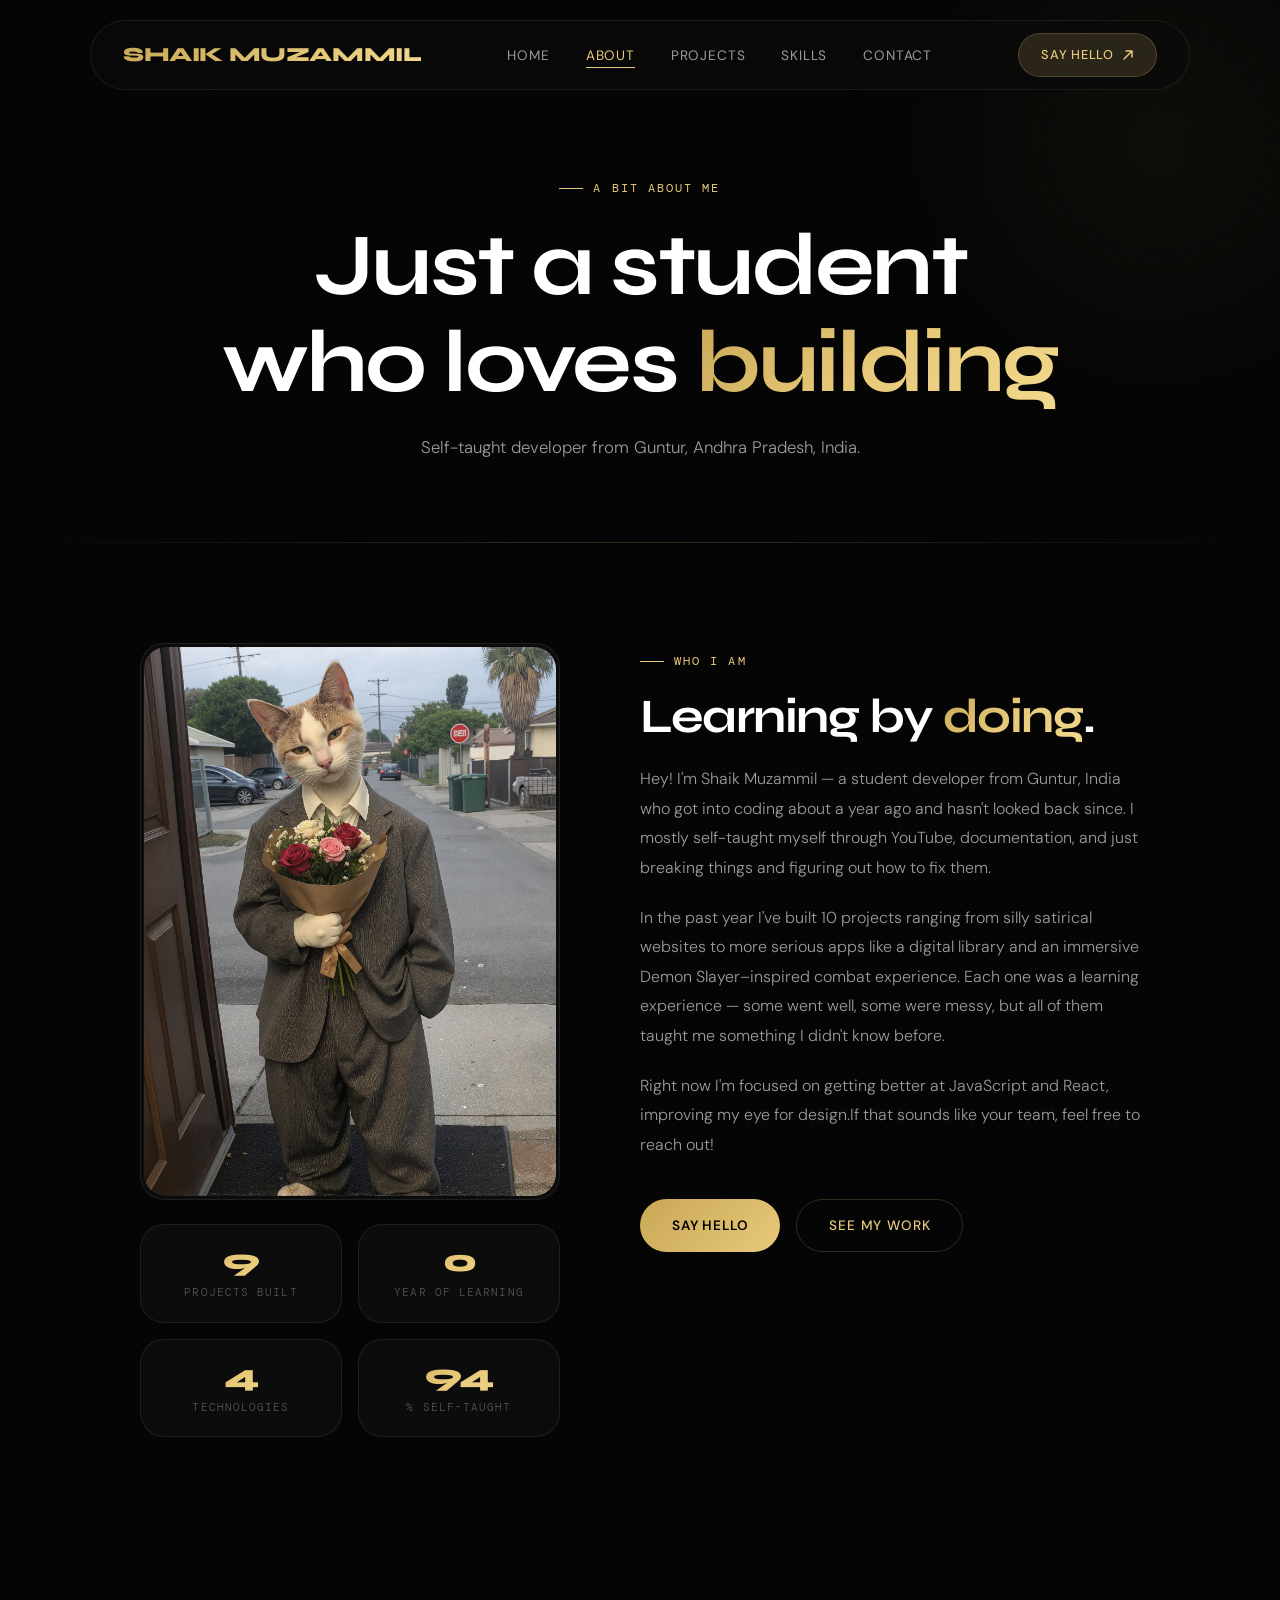
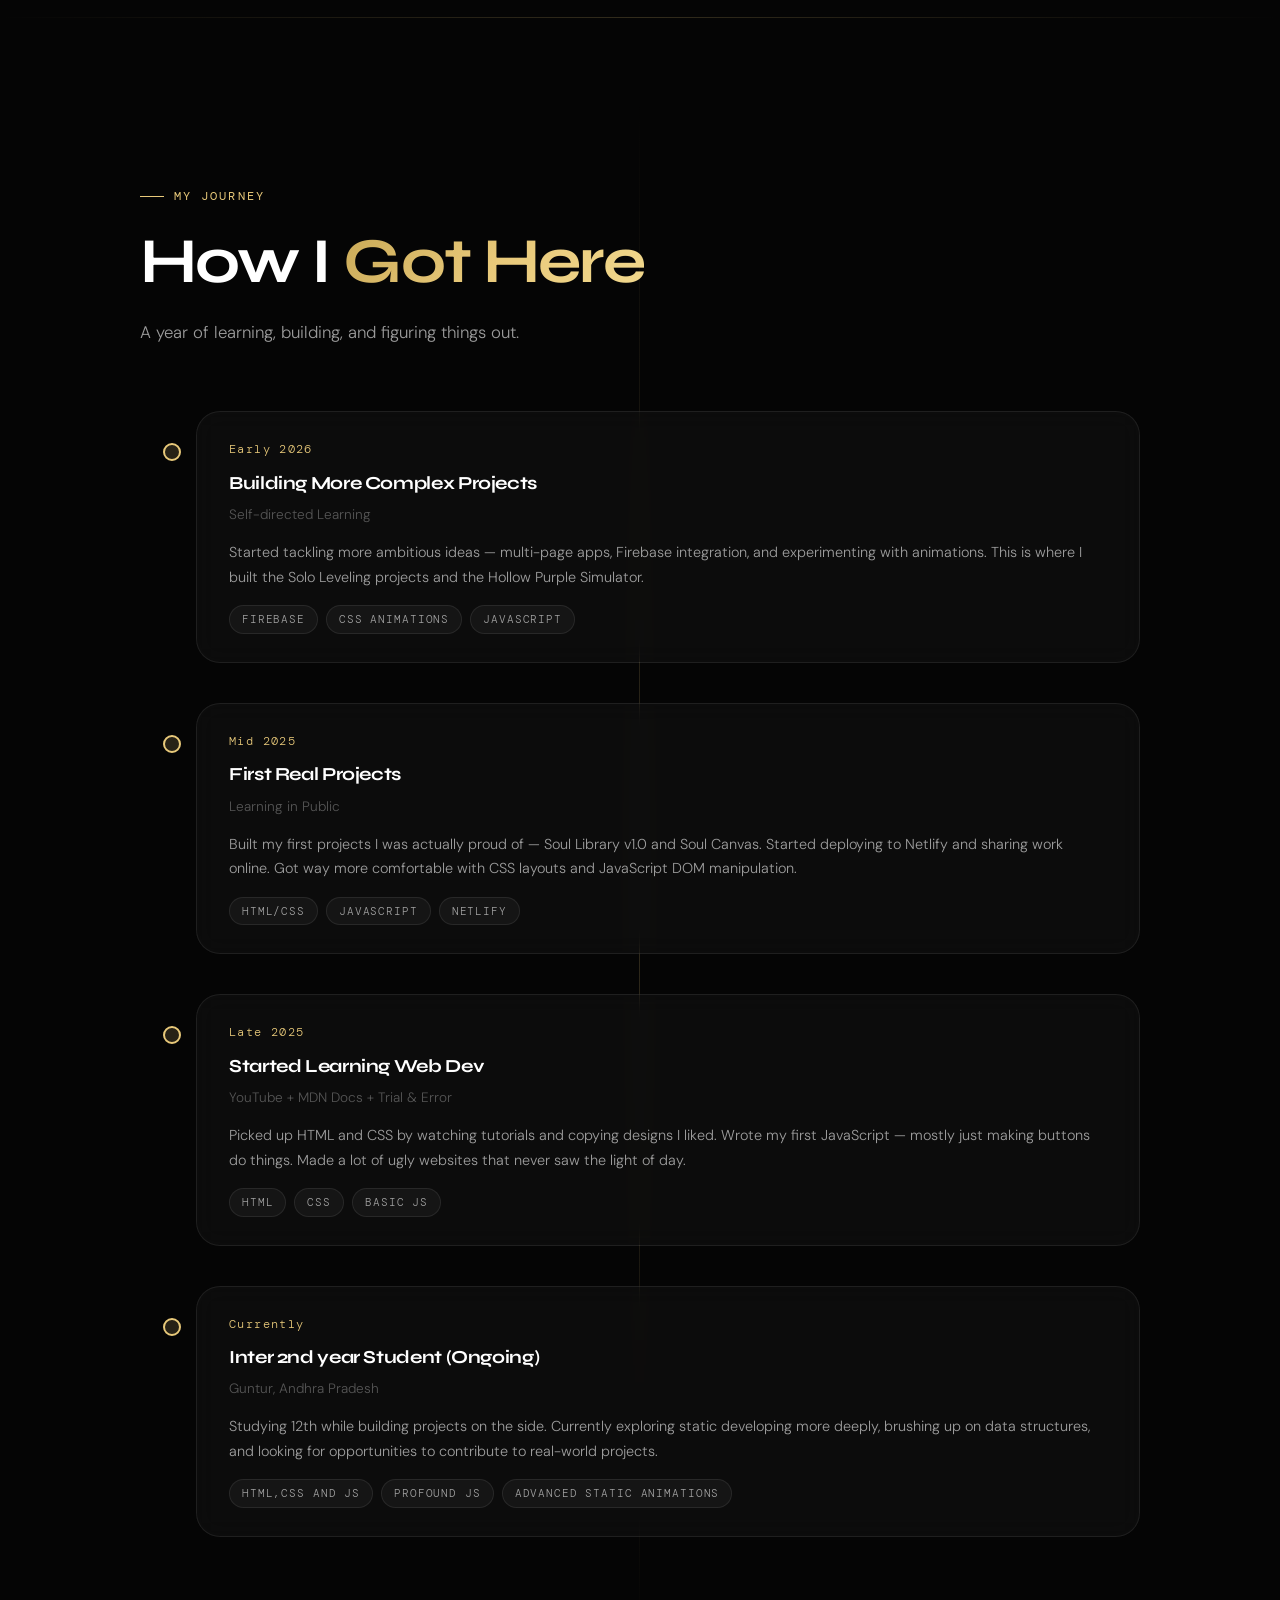
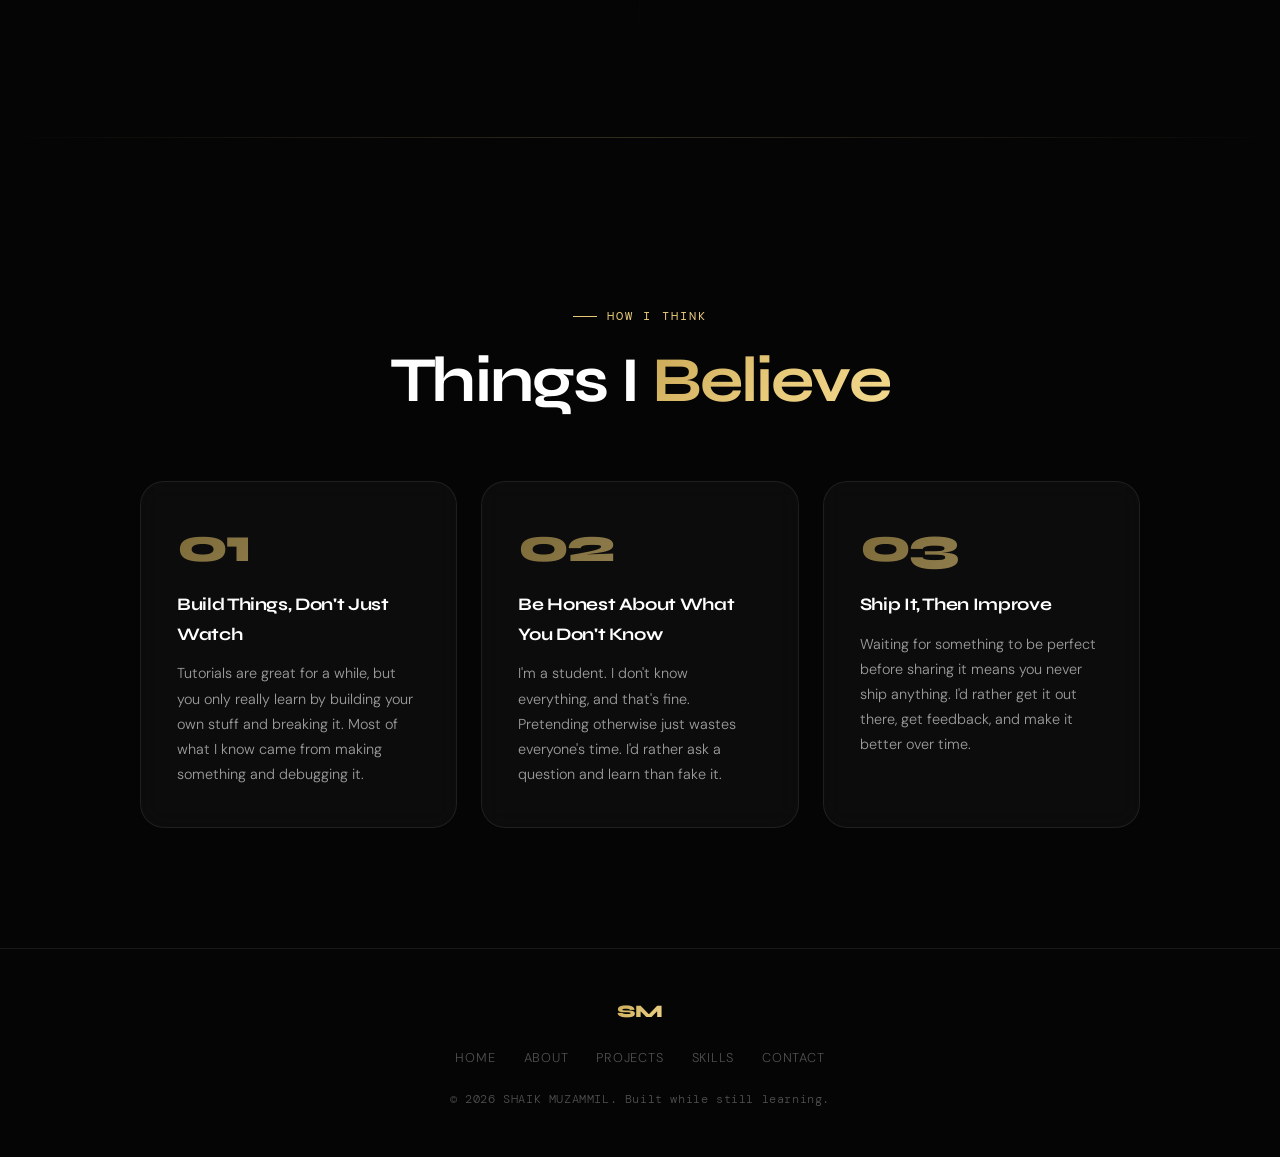
==== commit fcdf7133: "changes done" ====
--- a/about.html
+++ b/about.html
@@ -76,7 +76,7 @@
           <!-- About stats -->
           <div class="about-stats">
             <div class="about-stat-card glass-card">
-              <div class="about-stat-num text-gold" data-count="9">0</div>
+              <div class="about-stat-num text-gold" data-count="10">0</div>
               <div class="about-stat-label">Projects Built</div>
             </div>
             <div class="about-stat-card glass-card">
@@ -100,7 +100,7 @@
           <h2 class="section-title" style="font-size:clamp(2rem,4vw,3rem);">Learning by <span class="text-gold">doing</span>.</h2>
           <div class="bio-paragraphs">
             <p>Hey! I'm Shaik Muzammil — a student developer from Guntur, India who got into coding about a year ago and hasn't looked back since. I mostly self-taught myself through YouTube, documentation, and just breaking things and figuring out how to fix them.</p>
-            <p>In the past year I've built 9 projects ranging from silly satirical websites to more serious apps like a digital library. Each one was a learning experience — some went well, some were messy, but all of them taught me something I didn't know before.</p>
+            <p>In the past year I've built 10 projects ranging from silly satirical websites to more serious apps like a digital library and an immersive Demon Slayer–inspired combat experience. Each one was a learning experience — some went well, some were messy, but all of them taught me something I didn't know before.</p>
             <p>Right now I'm focused on getting better at JavaScript and React, improving my eye for design.If that sounds like your team, feel free to reach out!</p>
           </div>
           <div style="display:flex;gap:16px;margin-top:40px;flex-wrap:wrap;">
